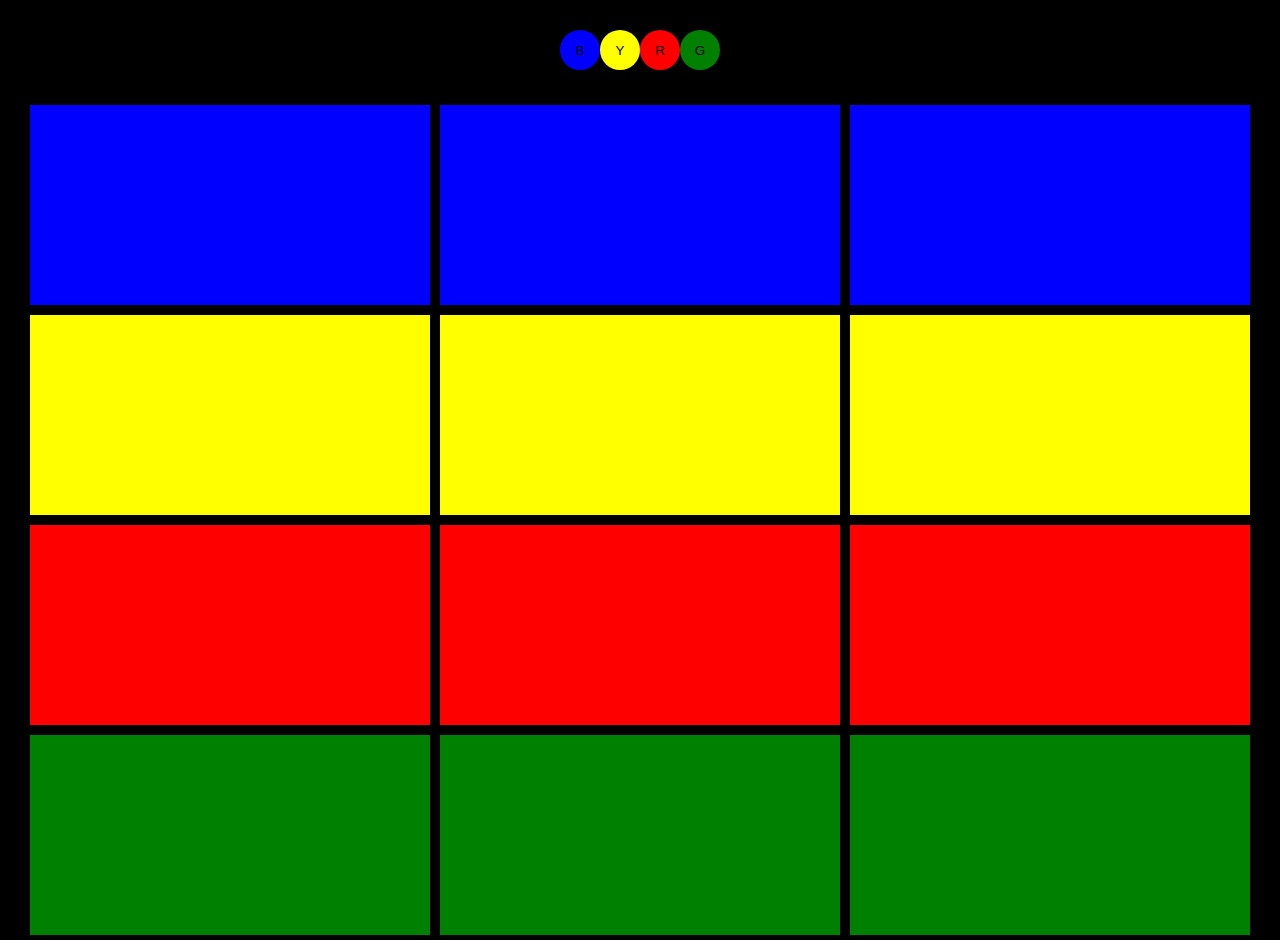
==== opdracht1/v1/index.html @ d7c497ef "Color filter" ====
<!DOCTYPE html>
<html lang="en">

<head>
    <meta charset="UTF-8">
    <title>Document</title>
    <link rel="stylesheet" href="css/style.css">
</head>

<body>
    <div class=container>
        <div class="menu">
            <button class=buttonblue>B</button>
            <button class=buttonyellow>Y</button>
            <button class=buttonred>R</button>
            <button class=buttongreen>G</button>
        </div>
        <div class=maincontent>
            <div class=imageblue>
            </div>

            <div class=imageblue>
            </div>

            <div class=imageblue>
            </div>

            <div class=imageyellow>
            </div>

            <div class=imageyellow>
            </div>

            <div class=imageyellow>
            </div>

            <div class=imagered>
            </div>

            <div class=imagered>
            </div>

            <div class=imagered>
            </div>

            <div class=imagegreen>
            </div>

            <div class=imagegreen>
            </div>

            <div class=imagegreen>
            </div>
        </div>
    </div>

    <script src="script/colorpalette.js"></script>
    
</body>

</html>
---- opdracht1/v1/css/style.css ----
body{
    font-family: sans-serif;
    margin: 0;
    padding: 0;
    background-color: black;
    font-size: 20px;
}

.menu {
    display: flex;
    justify-content: center;
    margin: 30px 
}

.buttonblue {
    height: 40px;
    width: 40px;
    background-color: blue;
    border-radius: 99px;
    border: none;
}

.startbutton {
    background-color: red;
}

.hideimagered {
    visibility: hidden
}

.buttonyellow {
    height: 40px;
    width: 40px;
    background-color: yellow;
    border-radius: 99px;
    border: none;
}

.buttonred {
    height: 40px;
    width: 40px;
    background-color: red;
    border-radius: 99px;
    border: none;
}

.buttongreen {
    height: 40px;
    width: 40px;
    background-color: green;
    border-radius: 99px;
    border: none; 
}

.maincontent {
    display: flex;
    flex-wrap: wrap;
    justify-content: center;
}

.imageblue {
    height: 200px;
    width: 400px;
    background-color: blue;
    display: flex;
    margin: 5px 5px 5px 5px;
}

.imageyellow {
    height: 200px;
    width: 400px;
    background-color: yellow;
    display: flex;
    margin: 5px 5px 5px 5px;
}

.imagered {
    height: 200px;
    width: 400px;
    background-color: red;
    display: flex;
    margin: 5px 5px 5px 5px;
}

.imagegreen {
    height: 200px;
    width: 400px;
    background-color: green;
    display: flex;
    margin: 5px 5px 5px 5px;
}

.red-image-invisible {
    display: none;
}
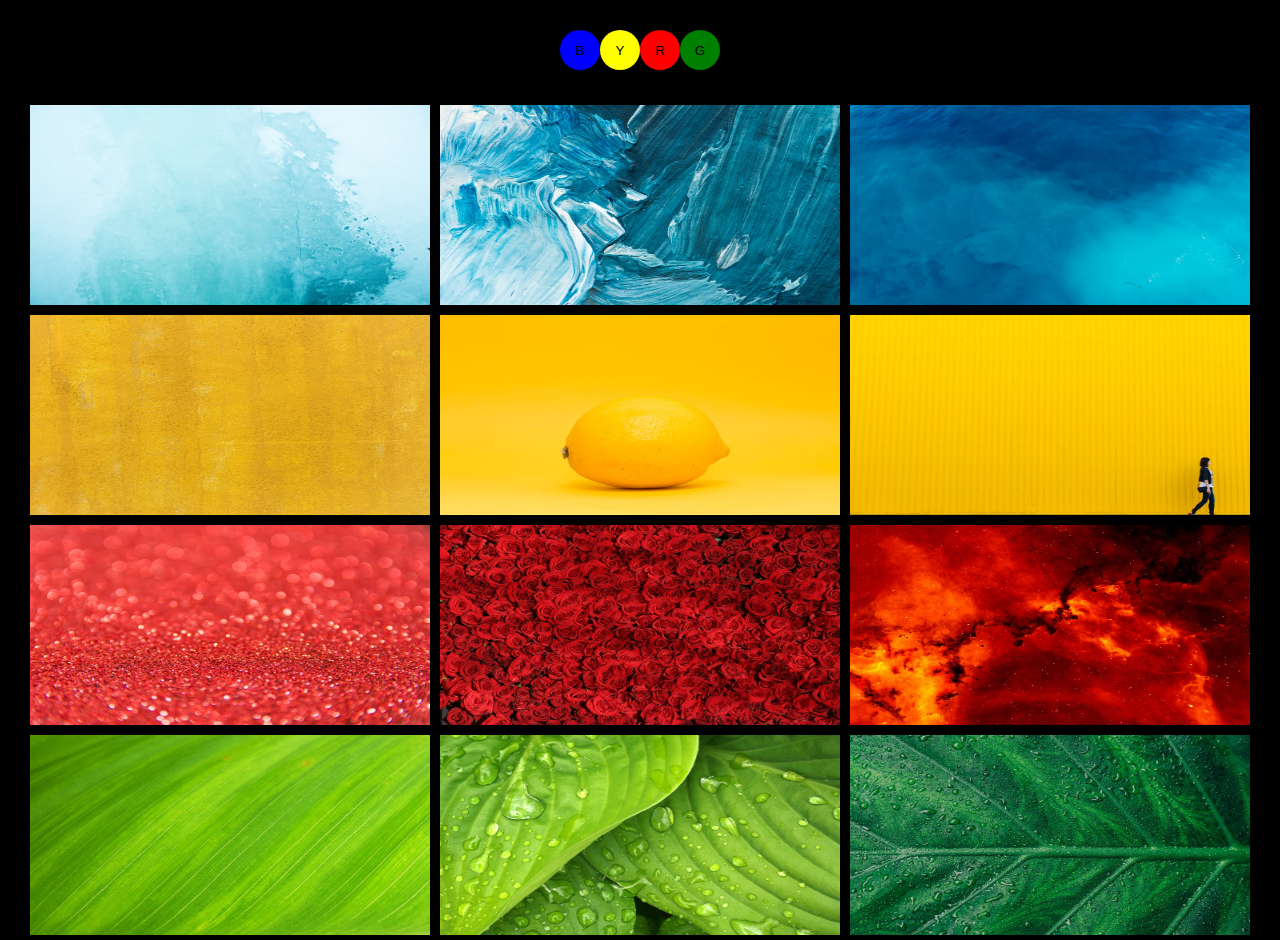
==== commit 1590d974: "color filter update" ====
--- a/opdracht1/v1/index.html
+++ b/opdracht1/v1/index.html
@@ -16,41 +16,31 @@
             <button class=buttongreen>G</button>
         </div>
         <div class=maincontent>
-            <div class=imageblue>
-            </div>
+           
+            <img class=imageblue src="images/pexels-photo-304664.jpeg" alt="">
 
-            <div class=imageblue>
-            </div>
+            <img class=imageblue src="images/pexels-photo-1919287.jpeg" alt="">
+            
+            <img class=imageblue src="images/water-blue-ocean.jpg" alt="">
+            
+            <img class=imageyellow src="images/pexels-photo-1020317.jpeg" alt="">
 
-            <div class=imageblue>
-            </div>
+            <img class=imageyellow src="images/pexels-photo-1343537.jpeg" alt="">
+            
+            <img class=imageyellow src="images/pexels-photo.jpg" alt="">
+            
+            <img class=imagered src="images/pexels-photo-751373.jpeg" alt="">
 
-            <div class=imageyellow>
-            </div>
+            <img class=imagered2 src="images/rose-roses-flowers-red-54320.jpeg" alt="">
+            
+            <img class=imagered src="images/star-clusters-rosette-nebula-star-galaxies-73873.jpeg" alt="">
+            
+            <img class=imagegreen src="images/green-leaf-natural-wallpaper-royalty-free-66869.jpeg" alt="">
 
-            <div class=imageyellow>
-            </div>
+            <img class=imagegreen src="images/pexels-photo-38012.jpeg" alt="">
+            
+            <img class=imagegreen src="images/pexels-photo-1048033.jpeg" alt="">
 
-            <div class=imageyellow>
-            </div>
-
-            <div class=imagered>
-            </div>
-
-            <div class=imagered>
-            </div>
-
-            <div class=imagered>
-            </div>
-
-            <div class=imagegreen>
-            </div>
-
-            <div class=imagegreen>
-            </div>
-
-            <div class=imagegreen>
-            </div>
         </div>
     </div>
 
--- a/opdracht1/v1/css/style.css
+++ b/opdracht1/v1/css/style.css
@@ -21,11 +21,9 @@
 }
 
 .startbutton {
-    background-color: red;
-}
-
-.hideimagered {
-    visibility: hidden
+    transform: scale(1.2);
+    transition: 1.5s;
+    opacity: 0.8;
 }
 
 .buttonyellow {
@@ -74,7 +72,7 @@
     margin: 5px 5px 5px 5px;
 }
 
-.imagered {
+.imagered, .imagered2 {
     height: 200px;
     width: 400px;
     background-color: red;
@@ -90,6 +88,10 @@
     margin: 5px 5px 5px 5px;
 }
 
-.red-image-invisible {
-    display: none;
+.hideimagered {
+    display: none !important;
 }
+
+.hideallimages {
+    display: none !important;    
+}
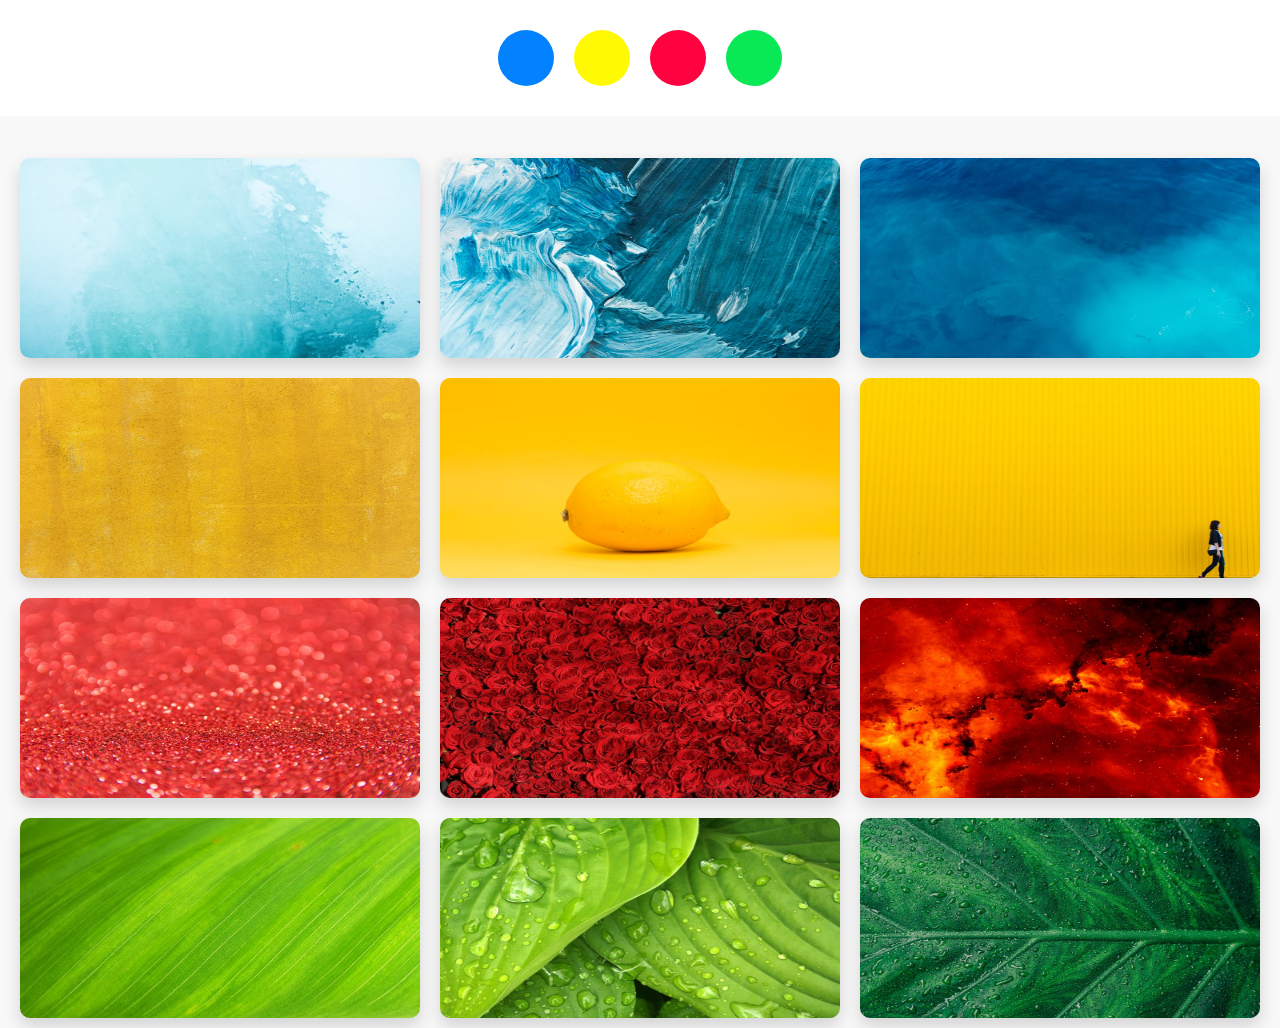
==== commit b1e68325: "Visual + JS update" ====
--- a/opdracht1/v1/index.html
+++ b/opdracht1/v1/index.html
@@ -10,10 +10,10 @@
 <body>
     <div class=container>
         <div class="menu">
-            <button class=buttonblue>B</button>
-            <button class=buttonyellow>Y</button>
-            <button class=buttonred>R</button>
-            <button class=buttongreen>G</button>
+            <button class=buttonblue></button>
+            <button class=buttonyellow></button>
+            <button class=buttonred></button>
+            <button class=buttongreen></button>
         </div>
         <div class=maincontent>
            
@@ -31,7 +31,7 @@
             
             <img class=imagered src="images/pexels-photo-751373.jpeg" alt="">
 
-            <img class=imagered2 src="images/rose-roses-flowers-red-54320.jpeg" alt="">
+            <img class=imagered src="images/rose-roses-flowers-red-54320.jpeg" alt="">
             
             <img class=imagered src="images/star-clusters-rosette-nebula-star-galaxies-73873.jpeg" alt="">
             
--- a/opdracht1/v1/css/style.css
+++ b/opdracht1/v1/css/style.css
@@ -2,50 +2,70 @@
     font-family: sans-serif;
     margin: 0;
     padding: 0;
-    background-color: black;
-    font-size: 20px;
+    background-color: #F8F8F8;
+    font-size: 18px;
+}
+
+img {
+    border-radius: 10px;
+    margin: 10px 10px 10px 10px;
+    box-shadow: 0px 8px 16px #D3D3D3;
+    transition: 0.5s;
+}
+
+img:hover {
+    transform: scale(1.02);
+    transition: 0.5s;
+    box-shadow: 0px 12px 16px #A9A9A9;
 }
 
 .menu {
     display: flex;
     justify-content: center;
-    margin: 30px 
+    padding: 30px;
+    background-color: #ffffff;
+    margin-bottom: 32px;
+}
+
+button {
+    margin: 0px 10px;
+    transition: 1s;
 }
 
 .buttonblue {
-    height: 40px;
-    width: 40px;
-    background-color: blue;
+    height: 56px;
+    width: 56px;
+    background-color: #0382FF;
     border-radius: 99px;
     border: none;
 }
 
 .startbutton {
-    transform: scale(1.2);
-    transition: 1.5s;
+    width: 112px;
+    transition: 1s;
     opacity: 0.8;
 }
 
 .buttonyellow {
-    height: 40px;
-    width: 40px;
-    background-color: yellow;
+    height: 56px;
+    width: 56px;
+    background-color: #FFFA02;
     border-radius: 99px;
     border: none;
 }
 
 .buttonred {
-    height: 40px;
-    width: 40px;
-    background-color: red;
+    height: 56px;
+    width: 56px;
+    background-color: #FF0340;
     border-radius: 99px;
     border: none;
 }
 
 .buttongreen {
-    height: 40px;
-    width: 40px;
-    background-color: green;
+    height: 56px;
+    width: 56px;
+    background-color: #09E855;
     border-radius: 99px;
     border: none; 
 }
@@ -59,9 +79,7 @@
 .imageblue {
     height: 200px;
     width: 400px;
-    background-color: blue;
     display: flex;
-    margin: 5px 5px 5px 5px;
 }
 
 .imageyellow {
@@ -69,7 +87,6 @@
     width: 400px;
     background-color: yellow;
     display: flex;
-    margin: 5px 5px 5px 5px;
 }
 
 .imagered, .imagered2 {
@@ -77,7 +94,6 @@
     width: 400px;
     background-color: red;
     display: flex;
-    margin: 5px 5px 5px 5px;
 }
 
 .imagegreen {
@@ -85,13 +101,8 @@
     width: 400px;
     background-color: green;
     display: flex;
-    margin: 5px 5px 5px 5px;
 }
 
-.hideimagered {
+.hideimagered, .hideimagegreen, .hideimageyellow {
     display: none !important;
 }
-
-.hideallimages {
-    display: none !important;    
-}
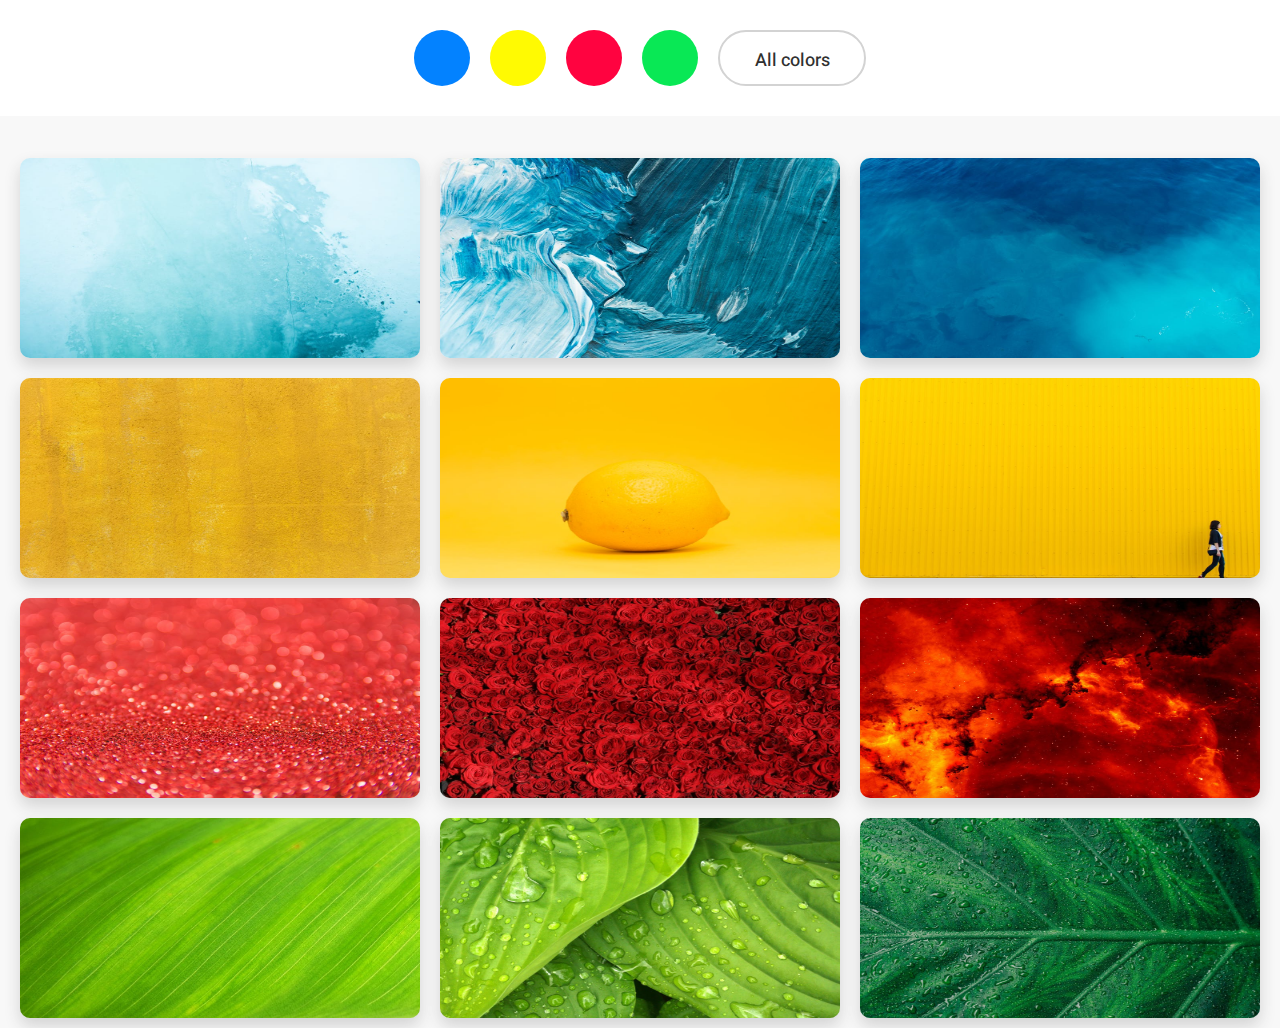
==== commit 0f4697b5: "JS Color Filter Update" ====
--- a/opdracht1/v1/index.html
+++ b/opdracht1/v1/index.html
@@ -10,42 +10,44 @@
 <body>
     <div class=container>
         <div class="menu">
-            <button class=buttonblue></button>
-            <button class=buttonyellow></button>
-            <button class=buttonred></button>
-            <button class=buttongreen></button>
+                <button class=buttonblue></button>
+                <button class=buttonyellow></button>
+                <button class=buttonred></button>
+                <button class=buttongreen></button>
+                <a class=buttonallcolors href="index.html">All colors</a>
         </div>
+
         <div class=maincontent>
-           
+
             <img class=imageblue src="images/pexels-photo-304664.jpeg" alt="">
 
             <img class=imageblue src="images/pexels-photo-1919287.jpeg" alt="">
-            
+
             <img class=imageblue src="images/water-blue-ocean.jpg" alt="">
-            
+
             <img class=imageyellow src="images/pexels-photo-1020317.jpeg" alt="">
 
             <img class=imageyellow src="images/pexels-photo-1343537.jpeg" alt="">
-            
+
             <img class=imageyellow src="images/pexels-photo.jpg" alt="">
-            
+
             <img class=imagered src="images/pexels-photo-751373.jpeg" alt="">
 
             <img class=imagered src="images/rose-roses-flowers-red-54320.jpeg" alt="">
-            
+
             <img class=imagered src="images/star-clusters-rosette-nebula-star-galaxies-73873.jpeg" alt="">
-            
+
             <img class=imagegreen src="images/green-leaf-natural-wallpaper-royalty-free-66869.jpeg" alt="">
 
             <img class=imagegreen src="images/pexels-photo-38012.jpeg" alt="">
-            
+
             <img class=imagegreen src="images/pexels-photo-1048033.jpeg" alt="">
 
         </div>
     </div>
 
     <script src="script/colorpalette.js"></script>
-    
+
 </body>
 
-</html>+</html>
--- a/opdracht1/v1/css/style.css
+++ b/opdracht1/v1/css/style.css
@@ -1,5 +1,11 @@
+@import url('https://fonts.googleapis.com/css?family=Heebo:400,500,700');
+
+* {
+    box-sizing: border-box;
+}
+
 body{
-    font-family: sans-serif;
+    font-family: 'Heebo', sans-serif;
     margin: 0;
     padding: 0;
     background-color: #F8F8F8;
@@ -29,7 +35,24 @@
 
 button {
     margin: 0px 10px;
-    transition: 1s;
+    transition: 0.3s;
+}
+
+button:hover {
+    
+}
+
+.buttonallcolors {
+    padding-top: 15px;
+    text-align: center;
+    font-weight: 500;
+    color: #303030;
+    height: 56px;
+    width: 148px;
+    border-radius: 99px;
+    border: 2px solid #D3D3D3;
+    margin: 0px 10px;
+    text-decoration: none;
 }
 
 .buttonblue {
@@ -38,12 +61,11 @@
     background-color: #0382FF;
     border-radius: 99px;
     border: none;
+    outline: 0;
 }
 
-.startbutton {
-    width: 112px;
-    transition: 1s;
-    opacity: 0.8;
+.buttonblue:hover {
+    box-shadow: 0px 8px 16px rgba(3, 130, 255, 0.4);
 }
 
 .buttonyellow {
@@ -52,6 +74,11 @@
     background-color: #FFFA02;
     border-radius: 99px;
     border: none;
+    outline: 0;
+}
+
+.buttonyellow:hover {
+    box-shadow: 0px 8px 16px rgba(255, 250, 2, 0.4);
 }
 
 .buttonred {
@@ -60,6 +87,11 @@
     background-color: #FF0340;
     border-radius: 99px;
     border: none;
+    outline: 0;
+}
+
+.buttonred:hover {
+    box-shadow: 0px 8px 16px rgba(255, 3, 64, 0.4);
 }
 
 .buttongreen {
@@ -68,6 +100,18 @@
     background-color: #09E855;
     border-radius: 99px;
     border: none; 
+    outline: 0;
+}
+
+.buttongreen:hover {
+    box-shadow: 0px 8px 16px rgba(9, 232, 85, 0.4);
+}
+
+.startbutton {
+    width: 112px;
+    transition: 0.3s;
+    border-radius: 10px;
+    opacity: 0.8;
 }
 
 .maincontent {
@@ -89,7 +133,7 @@
     display: flex;
 }
 
-.imagered, .imagered2 {
+.imagered {
     height: 200px;
     width: 400px;
     background-color: red;
@@ -103,6 +147,6 @@
     display: flex;
 }
 
-.hideimagered, .hideimagegreen, .hideimageyellow {
+.hideimagered, .hideimagegreen, .hideimageyellow, .hideimageblue {
     display: none !important;
 }
